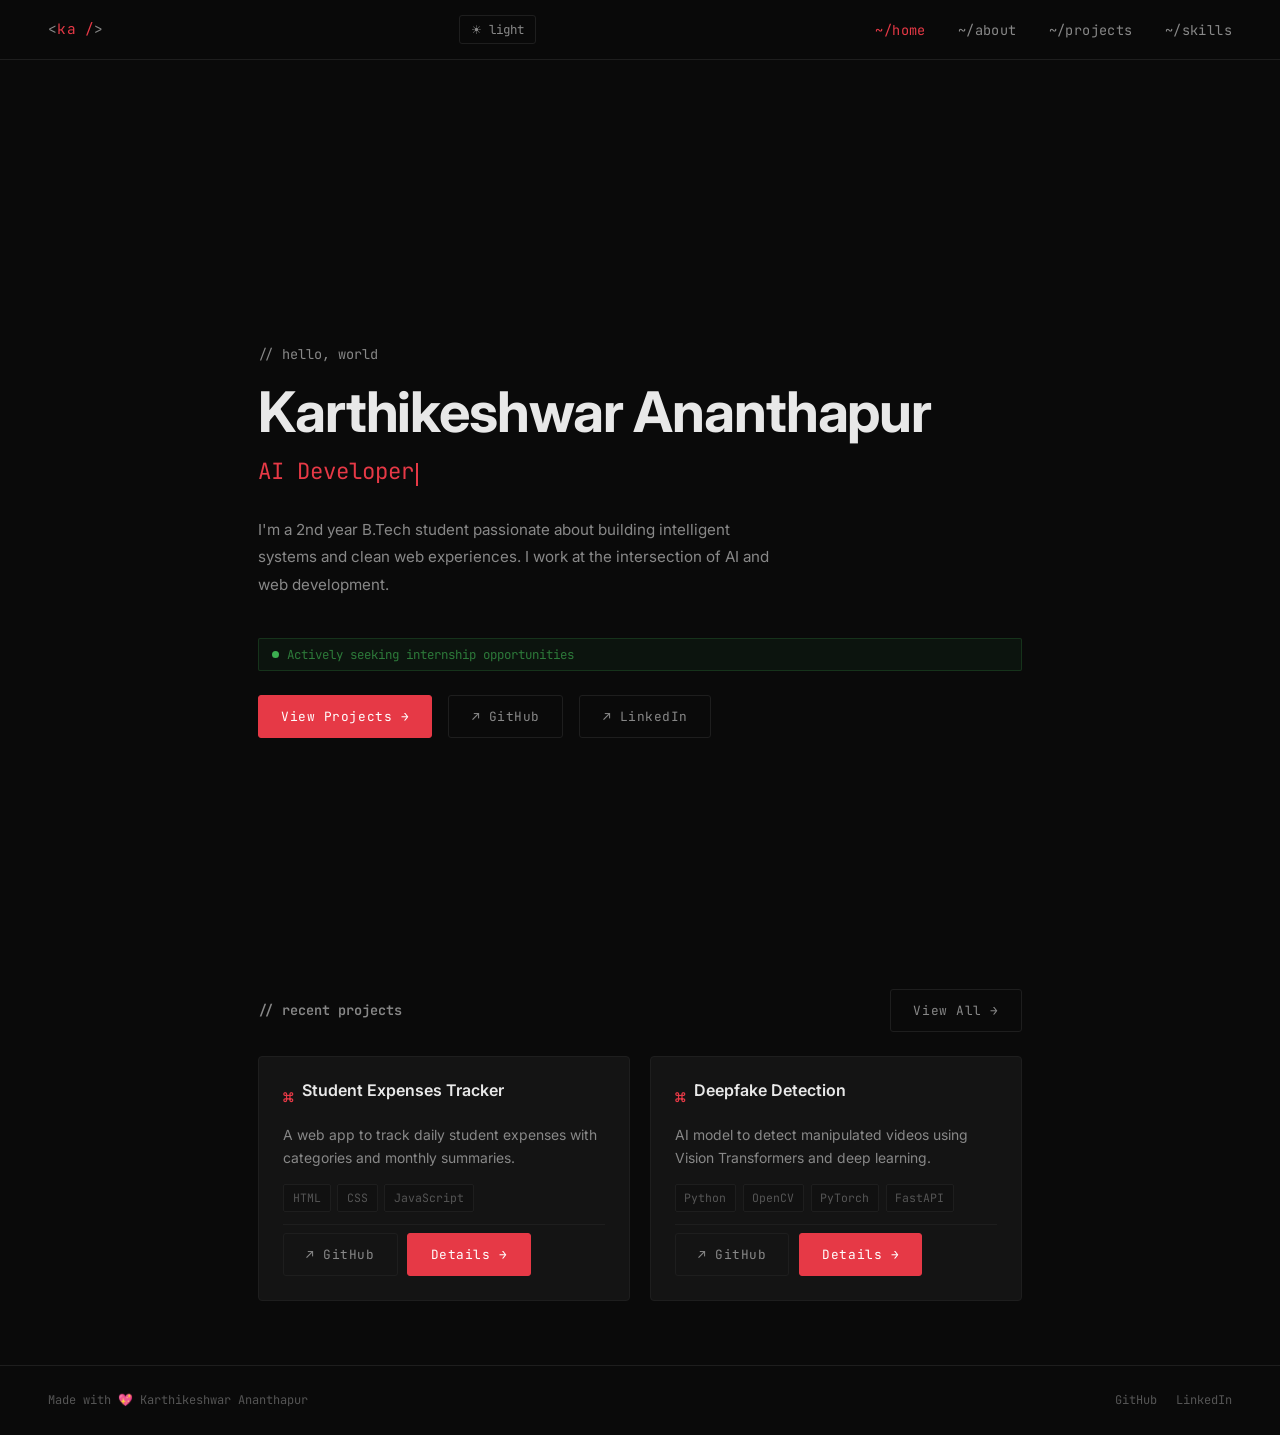
==== index.html @ 704c8b91 "Initial portfolio commit" ====
<!DOCTYPE html>
<html lang="en">
<head>
  <meta charset="UTF-8" />
  <meta name="viewport" content="width=device-width, initial-scale=1.0" />
  <title>Karthikeshwar Ananthapur — Portfolio</title>
  <meta name="description" content="B.Tech student specializing in AI and web development. Explore my projects and skills." />
  <link rel="preconnect" href="https://fonts.googleapis.com" />
  <link href="https://fonts.googleapis.com/css2?family=Inter:wght@400;500;600;700&family=JetBrains+Mono:wght@400;500&display=swap" rel="stylesheet" />
  <link rel="stylesheet" href="css/style.css" />
</head>
<body>

<nav id="navbar"></nav>

<main>
  <!-- Hero -->
  <section class="hero">
    <p class="hero-greeting">// hello, world</p>
    <h1 class="hero-name" id="hero-name"></h1>
    <div class="hero-role">
      <span id="typing-text"></span><span class="cursor"></span>
    </div>
    <p class="hero-intro" id="hero-intro"></p>
    <div class="status-badge"><span class="status-dot"></span>Actively seeking internship opportunities</div>
    <div class="hero-actions">
      <a href="projects.html" class="btn btn-primary">View Projects →</a>
      <a href="#" id="hero-github" target="_blank" rel="noopener" class="btn btn-outline">↗ GitHub</a>
      <a href="#" id="hero-linkedin" target="_blank" rel="noopener" class="btn btn-outline">↗ LinkedIn</a>
    </div>
  </section>

  <!-- Projects Preview -->
  <section class="preview-section">
    <div class="preview-header">
      <h2>// recent projects</h2>
      <a href="projects.html" class="btn btn-outline">View All →</a>
    </div>
    <div class="projects-grid" id="preview-grid"></div>
  </section>
</main>

<footer id="footer"></footer>

<script src="js/data.js"></script>
<script src="js/main.js"></script>
<script>
  document.addEventListener('DOMContentLoaded', () => {
    const { name, intro, github, linkedin } = portfolioData.personal;

    document.getElementById('hero-name').textContent = name;
    document.getElementById('hero-intro').textContent = intro;
    document.getElementById('hero-github').href = github;
    document.getElementById('hero-linkedin').href = linkedin;

    // Typing animation
    const roles = portfolioData.typingRoles;
    let roleIndex = 0, charIndex = 0, deleting = false;
    const el = document.getElementById('typing-text');

    function type() {
      const current = roles[roleIndex];
      if (deleting) {
        el.textContent = current.slice(0, charIndex--);
        if (charIndex < 0) {
          deleting = false;
          roleIndex = (roleIndex + 1) % roles.length;
          setTimeout(type, 400);
          return;
        }
      } else {
        el.textContent = current.slice(0, charIndex++);
        if (charIndex > current.length) {
          deleting = true;
          setTimeout(type, 1800);
          return;
        }
      }
      setTimeout(type, deleting ? 60 : 90);
    }
    type();

    // Preview 2 projects
    const preview = portfolioData.projects.slice(0, 2);
    document.getElementById('preview-grid').innerHTML = preview.map(p => `
      <article class="project-card">
        <div class="project-card-header">
          <div class="project-icon">⌘</div>
          <h3 class="project-title">${p.title}</h3>
        </div>
        <p class="project-desc">${p.description}</p>
        <div class="tech-stack">
          ${p.tech.map(t => `<span class="tech-tag">${t}</span>`).join('')}
        </div>
        <div class="card-actions">
          <a href="${p.github}" target="_blank" rel="noopener" class="btn btn-outline">↗ GitHub</a>
          <a href="project-detail.html?id=${p.id}" class="btn btn-primary">Details →</a>
        </div>
      </article>
    `).join('');
  });
</script>

</body>
</html>
---- css/style.css ----
/* =========================================
   ROOT & RESET
   ========================================= */
:root {
  --bg: #0a0a0a;
  --bg-secondary: #111111;
  --bg-card: #141414;
  --nav-bg: rgba(10, 10, 10, 0.92);
  --red: #e63946;
  --red-dim: rgba(230, 57, 70, 0.12);
  --red-border: rgba(230, 57, 70, 0.3);
  --text: #e8e8e8;
  --text-muted: #888;
  --text-dim: #555;
  --border: #1e1e1e;
  --font-mono: 'JetBrains Mono', 'Fira Code', monospace;
  --font-sans: 'Inter', sans-serif;
  --max-width: 860px;
  --nav-height: 60px;
}

/* Light theme overrides */
[data-theme="light"] {
  --bg: #f8f8f6;
  --bg-secondary: #f0efec;
  --bg-card: #ebebea;
  --nav-bg: rgba(248, 248, 246, 0.92);
  --text: #1a1a1a;
  --text-muted: #555;
  --text-dim: #999;
  --border: #d8d7d4;
}

*, *::before, *::after {
  margin: 0;
  padding: 0;
  box-sizing: border-box;
}

html {
  scroll-behavior: smooth;
}

body {
  background: var(--bg);
  color: var(--text);
  font-family: var(--font-sans);
  line-height: 1.7;
  min-height: 100vh;
  display: flex;
  flex-direction: column;
}

a {
  color: inherit;
  text-decoration: none;
}

/* =========================================
   NAVBAR
   ========================================= */
nav {
  position: fixed;
  top: 0;
  left: 0;
  right: 0;
  height: var(--nav-height);
  background: var(--nav-bg);
  backdrop-filter: blur(6px);
  border-bottom: 1px solid var(--border);
  z-index: 100;
  display: flex;
  align-items: center;
  justify-content: space-between;
  padding: 0 clamp(1rem, 5vw, 3rem);
}

/* Theme toggle button */
.theme-toggle {
  background: none;
  border: 1px solid var(--border);
  color: var(--text-muted);
  font-family: var(--font-mono);
  font-size: 0.78rem;
  padding: 0.3rem 0.7rem;
  border-radius: 3px;
  cursor: pointer;
  transition: all 0.2s;
  margin-left: 1rem;
  white-space: nowrap;
}

.theme-toggle:hover {
  border-color: var(--red-border);
  color: var(--text);
}

.nav-logo {
  font-family: var(--font-mono);
  font-size: 0.9rem;
  color: var(--red);
  letter-spacing: 0.02em;
}

.nav-logo span {
  color: var(--text-muted);
}

.nav-links {
  display: flex;
  gap: 2rem;
  list-style: none;
}

.nav-links a {
  font-size: 0.85rem;
  color: var(--text-muted);
  letter-spacing: 0.03em;
  transition: color 0.2s;
  font-family: var(--font-mono);
}

.nav-links a:hover,
.nav-links a.active {
  color: var(--text);
}

.nav-links a.active {
  color: var(--red);
}

.nav-hamburger {
  display: none;
  flex-direction: column;
  gap: 5px;
  cursor: pointer;
  padding: 4px;
}

.nav-hamburger span {
  width: 22px;
  height: 1.5px;
  background: var(--text-muted);
  transition: all 0.2s;
}

/* =========================================
   LAYOUT
   ========================================= */
main {
  flex: 1;
  margin-top: var(--nav-height);
  padding: clamp(2rem, 5vw, 4rem) clamp(1rem, 5vw, 3rem);
  max-width: var(--max-width);
  width: 100%;
  margin-left: auto;
  margin-right: auto;
  margin-top: calc(var(--nav-height) + clamp(2rem, 5vw, 4rem));
}

/* =========================================
   TYPOGRAPHY
   ========================================= */
h1, h2, h3 {
  line-height: 1.2;
  font-weight: 600;
}

.section-label {
  font-family: var(--font-mono);
  font-size: 0.75rem;
  color: var(--red);
  letter-spacing: 0.1em;
  text-transform: uppercase;
  margin-bottom: 0.5rem;
}

.status-badge {
  display: inline-flex;
  align-items: center;
  gap: 0.5rem;
  font-family: var(--font-mono);
  font-size: 0.78rem;
  color: #2d7a3a;
  background: rgba(45, 122, 58, 0.1);
  border: 1px solid rgba(45, 122, 58, 0.3);
  padding: 0.3rem 0.8rem;
  border-radius: 2px;
  margin-bottom: 1.5rem;
}

[data-theme="light"] .status-badge {
  color: #1e6b2a;
  background: rgba(30, 107, 42, 0.08);
  border-color: rgba(30, 107, 42, 0.25);
}

.status-dot {
  width: 7px;
  height: 7px;
  border-radius: 50%;
  background: #3caf50;
  flex-shrink: 0;
  animation: pulse-green 2s ease-in-out infinite;
}

@keyframes pulse-green {
  0%, 100% { opacity: 1; }
  50% { opacity: 0.4; }
}

/* =========================================
   HERO
   ========================================= */
.hero {
  min-height: calc(85vh - var(--nav-height));
  display: flex;
  flex-direction: column;
  justify-content: center;
  padding: 0;
}

.hero-greeting {
  font-family: var(--font-mono);
  font-size: 0.85rem;
  color: var(--text-muted);
  margin-bottom: 1rem;
}

.hero-name {
  font-size: clamp(2rem, 6vw, 3.5rem);
  font-weight: 700;
  line-height: 1.1;
  margin-bottom: 0.5rem;
  letter-spacing: -0.02em;
}

.hero-role {
  font-family: var(--font-mono);
  font-size: clamp(1rem, 3vw, 1.4rem);
  color: var(--red);
  margin-bottom: 1.5rem;
  min-height: 1.8em;
}

.cursor {
  display: inline-block;
  width: 2px;
  height: 1em;
  background: var(--red);
  margin-left: 2px;
  animation: blink 1s step-end infinite;
  vertical-align: text-bottom;
}

@keyframes blink {
  0%, 100% { opacity: 1; }
  50% { opacity: 0; }
}

.hero-intro {
  color: var(--text-muted);
  font-size: 0.95rem;
  max-width: 520px;
  margin-bottom: 2.5rem;
  line-height: 1.8;
}

.hero-actions {
  display: flex;
  gap: 1rem;
  flex-wrap: wrap;
}

/* =========================================
   BUTTONS
   ========================================= */
.btn {
  display: inline-flex;
  align-items: center;
  gap: 0.4rem;
  padding: 0.6rem 1.4rem;
  font-family: var(--font-mono);
  font-size: 0.8rem;
  letter-spacing: 0.04em;
  border-radius: 3px;
  border: 1px solid transparent;
  cursor: pointer;
  transition: all 0.2s;
  white-space: nowrap;
}

.btn-primary {
  background: var(--red);
  color: #fff;
  border-color: var(--red);
}

.btn-primary:hover {
  background: transparent;
  color: var(--red);
}

.btn-outline {
  background: transparent;
  color: var(--text-muted);
  border-color: var(--border);
}

.btn-outline:hover {
  border-color: var(--red-border);
  color: var(--text);
}

/* =========================================
   DIVIDER / SECTION SPACING
   ========================================= */
.section {
  margin-top: 5rem;
}

.section-header {
  display: flex;
  align-items: center;
  gap: 1rem;
  margin-bottom: 2rem;
}

.section-header h2 {
  font-size: 1.1rem;
  font-family: var(--font-mono);
  color: var(--text);
}

.section-line {
  flex: 1;
  height: 1px;
  background: var(--border);
}

/* =========================================
   PROJECT CARDS
   ========================================= */
.projects-grid {
  display: grid;
  grid-template-columns: repeat(auto-fill, minmax(300px, 1fr));
  gap: 1.2rem;
}

.project-card {
  background: var(--bg-card);
  border: 1px solid var(--border);
  border-radius: 4px;
  padding: 1.5rem;
  display: flex;
  flex-direction: column;
  gap: 0.8rem;
  transition: border-color 0.2s, transform 0.2s;
}

.project-card:hover {
  border-color: var(--red-border);
  transform: translateY(-2px);
}

.project-card-header {
  display: flex;
  align-items: flex-start;
  justify-content: space-between;
  gap: 0.5rem;
}

.project-icon {
  font-size: 1.1rem;
  color: var(--red);
  font-family: var(--font-mono);
}

.project-title {
  font-size: 1rem;
  font-weight: 600;
  color: var(--text);
  flex: 1;
}

.project-desc {
  color: var(--text-muted);
  font-size: 0.87rem;
  line-height: 1.7;
}

.tech-stack {
  display: flex;
  flex-wrap: wrap;
  gap: 0.4rem;
  margin-top: auto;
}

.tech-tag {
  font-family: var(--font-mono);
  font-size: 0.72rem;
  color: var(--text-dim);
  background: var(--bg-secondary);
  padding: 0.2rem 0.55rem;
  border-radius: 2px;
  border: 1px solid var(--border);
}

.card-actions {
  display: flex;
  gap: 0.6rem;
  padding-top: 0.5rem;
  border-top: 1px solid var(--border);
}

/* =========================================
   ABOUT PAGE
   ========================================= */
.about-bio {
  font-size: 0.95rem;
  color: var(--text-muted);
  line-height: 1.9;
  margin-bottom: 3rem;
}

.info-block {
  background: var(--bg-card);
  border: 1px solid var(--border);
  border-radius: 4px;
  padding: 1.5rem;
  margin-bottom: 1.5rem;
}

.info-block h3 {
  font-family: var(--font-mono);
  font-size: 0.8rem;
  color: var(--red);
  text-transform: uppercase;
  letter-spacing: 0.08em;
  margin-bottom: 1rem;
}

.edu-row {
  display: flex;
  justify-content: space-between;
  align-items: flex-start;
  gap: 1rem;
  flex-wrap: wrap;
}

.edu-degree {
  font-size: 0.95rem;
  font-weight: 600;
}

.edu-inst {
  font-size: 0.85rem;
  color: var(--text-muted);
  margin-top: 0.2rem;
}

.edu-year {
  font-family: var(--font-mono);
  font-size: 0.78rem;
  color: var(--red);
  background: var(--red-dim);
  padding: 0.2rem 0.6rem;
  border-radius: 2px;
  white-space: nowrap;
}

.learning-list {
  list-style: none;
  display: flex;
  flex-direction: column;
  gap: 0.6rem;
}

.learning-list li {
  font-size: 0.87rem;
  color: var(--text-muted);
  padding-left: 1rem;
  position: relative;
}

.learning-list li::before {
  content: "→";
  position: absolute;
  left: 0;
  color: var(--red);
  font-family: var(--font-mono);
}

/* =========================================
   SKILLS PAGE
   ========================================= */
.skills-group {
  margin-bottom: 2.5rem;
}

.skills-group-title {
  font-family: var(--font-mono);
  font-size: 0.75rem;
  color: var(--text-dim);
  text-transform: uppercase;
  letter-spacing: 0.1em;
  margin-bottom: 1rem;
}

.skills-list {
  display: flex;
  flex-wrap: wrap;
  gap: 0.6rem;
}

.skill-item {
  font-family: var(--font-mono);
  font-size: 0.82rem;
  color: var(--text-muted);
  padding: 0.45rem 1rem;
  background: var(--bg-card);
  border: 1px solid var(--border);
  border-radius: 3px;
  transition: all 0.2s;
}

.skill-item:hover {
  border-color: var(--red-border);
  color: var(--text);
  background: var(--red-dim);
}

/* =========================================
   PROJECT DETAIL PAGE
   ========================================= */
.detail-back {
  display: inline-flex;
  align-items: center;
  gap: 0.4rem;
  font-family: var(--font-mono);
  font-size: 0.78rem;
  color: var(--text-muted);
  margin-bottom: 2rem;
  transition: color 0.2s;
}

.detail-back:hover {
  color: var(--red);
}

.detail-title {
  font-size: clamp(1.5rem, 4vw, 2.2rem);
  font-weight: 700;
  letter-spacing: -0.02em;
  margin-bottom: 0.5rem;
}

.detail-desc {
  color: var(--text-muted);
  font-size: 0.95rem;
  line-height: 1.8;
  margin-bottom: 2rem;
}

.detail-section {
  margin-bottom: 2rem;
}

.detail-section h3 {
  font-family: var(--font-mono);
  font-size: 0.75rem;
  color: var(--red);
  text-transform: uppercase;
  letter-spacing: 0.08em;
  margin-bottom: 1rem;
}

.features-list {
  list-style: none;
  display: flex;
  flex-direction: column;
  gap: 0.6rem;
}

.features-list li {
  font-size: 0.87rem;
  color: var(--text-muted);
  padding-left: 1.2rem;
  position: relative;
}

.features-list li::before {
  content: "▸";
  position: absolute;
  left: 0;
  color: var(--red);
}

.not-found {
  text-align: center;
  padding: 4rem 0;
  color: var(--text-muted);
  font-family: var(--font-mono);
}

.not-found h2 {
  color: var(--red);
  font-size: 2rem;
  margin-bottom: 0.5rem;
}

/* =========================================
   FOOTER
   ========================================= */
footer {
  border-top: 1px solid var(--border);
  padding: 1.5rem clamp(1rem, 5vw, 3rem);
  display: flex;
  align-items: center;
  justify-content: space-between;
  gap: 1rem;
  flex-wrap: wrap;
}

.footer-text {
  font-family: var(--font-mono);
  font-size: 0.75rem;
  color: var(--text-dim);
}

.footer-links {
  display: flex;
  gap: 1.2rem;
}

.footer-links a {
  font-family: var(--font-mono);
  font-size: 0.75rem;
  color: var(--text-dim);
  transition: color 0.2s;
}

.footer-links a:hover {
  color: var(--red);
}

/* =========================================
   HERO PREVIEW SECTION
   ========================================= */
.preview-section {
  margin-top: 6rem;
}

.preview-header {
  display: flex;
  align-items: center;
  justify-content: space-between;
  margin-bottom: 1.5rem;
}

.preview-header h2 {
  font-family: var(--font-mono);
  font-size: 0.85rem;
  color: var(--text-muted);
}

/* =========================================
   PAGE HERO (non-index pages)
   ========================================= */
.page-hero {
  padding-bottom: 3rem;
  border-bottom: 1px solid var(--border);
  margin-bottom: 3rem;
}

.page-hero h1 {
  font-size: clamp(1.6rem, 4vw, 2.4rem);
  letter-spacing: -0.02em;
  margin-bottom: 0.5rem;
}

.page-hero p {
  color: var(--text-muted);
  font-size: 0.9rem;
}

/* =========================================
   RESPONSIVE
   ========================================= */
@media (max-width: 640px) {
  .nav-links {
    display: none;
    position: fixed;
    top: var(--nav-height);
    left: 0;
    right: 0;
    background: var(--bg-secondary);
    border-bottom: 1px solid var(--border);
    flex-direction: column;
    gap: 0;
    padding: 0.5rem 0;
  }

  .nav-links.open {
    display: flex;
  }

  .nav-links li {
    border-bottom: 1px solid var(--border);
  }

  .nav-links a {
    display: block;
    padding: 0.9rem clamp(1rem, 5vw, 2rem);
  }

  .nav-hamburger {
    display: flex;
  }

  .projects-grid {
    grid-template-columns: 1fr;
  }

  footer {
    flex-direction: column;
    text-align: center;
  }
}
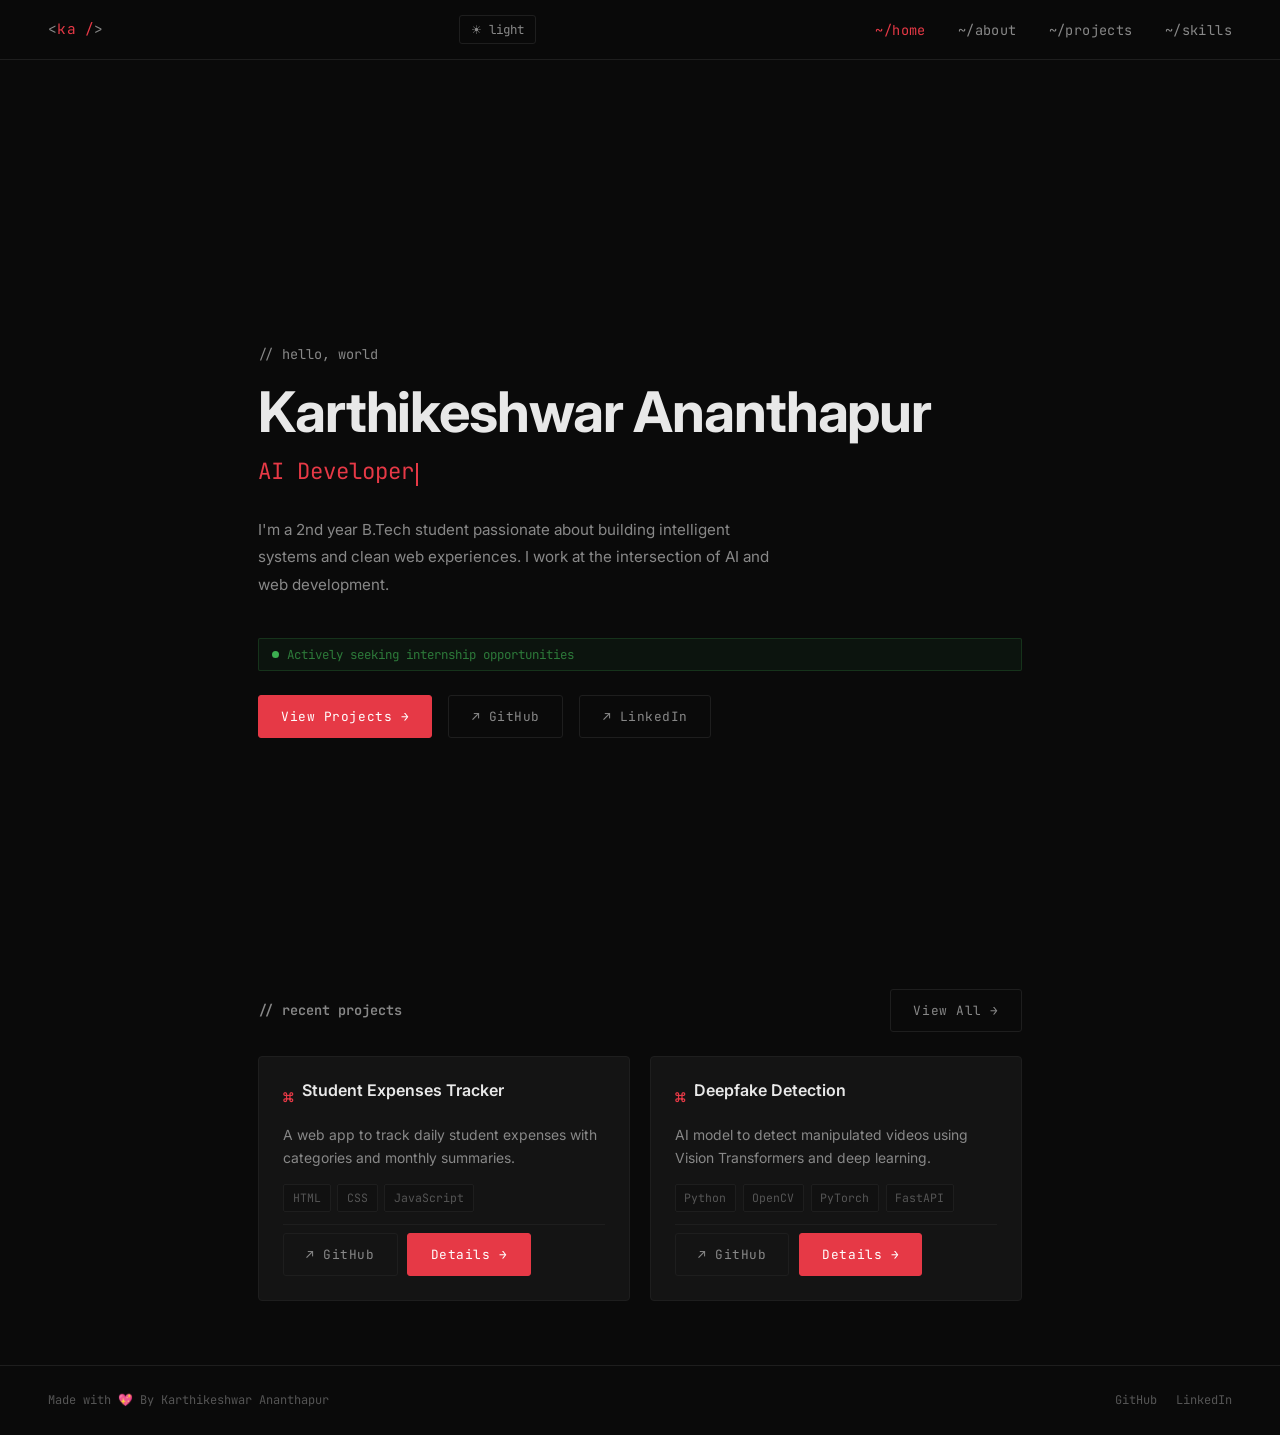
==== commit 59612ae5: "fix routes" ====
--- a/index.html
+++ b/index.html
@@ -7,6 +7,7 @@
   <meta name="description" content="B.Tech student specializing in AI and web development. Explore my projects and skills." />
   <link rel="preconnect" href="https://fonts.googleapis.com" />
   <link href="https://fonts.googleapis.com/css2?family=Inter:wght@400;500;600;700&family=JetBrains+Mono:wght@400;500&display=swap" rel="stylesheet" />
+  <link rel="icon" type="image/png" href="favicon.png" />
   <link rel="stylesheet" href="css/style.css" />
 </head>
 <body>
@@ -24,7 +25,7 @@
     <p class="hero-intro" id="hero-intro"></p>
     <div class="status-badge"><span class="status-dot"></span>Actively seeking internship opportunities</div>
     <div class="hero-actions">
-      <a href="projects.html" class="btn btn-primary">View Projects →</a>
+      <a href="/projects" class="btn btn-primary">View Projects →</a>
       <a href="#" id="hero-github" target="_blank" rel="noopener" class="btn btn-outline">↗ GitHub</a>
       <a href="#" id="hero-linkedin" target="_blank" rel="noopener" class="btn btn-outline">↗ LinkedIn</a>
     </div>
@@ -34,7 +35,7 @@
   <section class="preview-section">
     <div class="preview-header">
       <h2>// recent projects</h2>
-      <a href="projects.html" class="btn btn-outline">View All →</a>
+      <a href="/projects" class="btn btn-outline">View All →</a>
     </div>
     <div class="projects-grid" id="preview-grid"></div>
   </section>
@@ -42,8 +43,8 @@
 
 <footer id="footer"></footer>
 
-<script src="js/data.js"></script>
-<script src="js/main.js"></script>
+<script src="/js/data.js"></script>
+<script src="/js/main.js"></script>
 <script>
   document.addEventListener('DOMContentLoaded', () => {
     const { name, intro, github, linkedin } = portfolioData.personal;
@@ -94,7 +95,7 @@
         </div>
         <div class="card-actions">
           <a href="${p.github}" target="_blank" rel="noopener" class="btn btn-outline">↗ GitHub</a>
-          <a href="project-detail.html?id=${p.id}" class="btn btn-primary">Details →</a>
+          <a href="/details/?id=${p.id}" class="btn btn-primary">Details →</a>
         </div>
       </article>
     `).join('');
--- a/css/style.css
+++ b/css/style.css
@@ -726,4 +726,4 @@
     flex-direction: column;
     text-align: center;
   }
-}
+}
